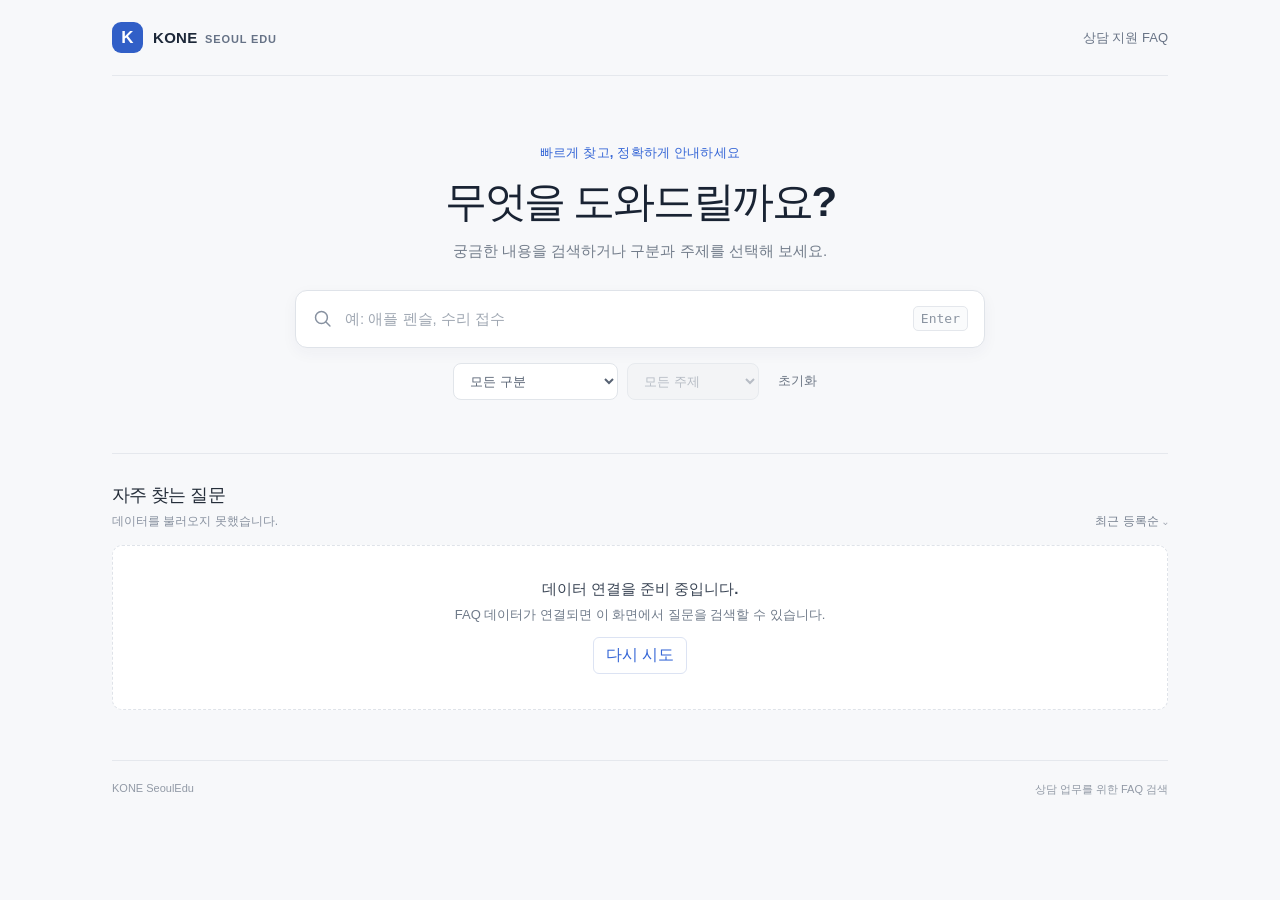
==== faq-search-site/index.html @ da80e871 "feat: add login, admin page and dashboard" ====
<!doctype html>
<html lang="ko">
  <head>
    <meta charset="utf-8">
    <meta name="viewport" content="width=device-width, initial-scale=1">
    <meta name="theme-color" content="#f7f8fa">
    <title>FAQ 검색 | KONE SeoulEdu</title>
    <link rel="stylesheet" href="assets/css/style.css">
    <script type="module" src="assets/js/app.js"></script>
  </head>
  <body>
    <div class="page-shell">
      <header class="site-header">
        <a class="brand" href="./" aria-label="FAQ 검색 홈">
          <span class="brand-mark" aria-hidden="true">K</span>
          <span>KONE <span class="brand-light">SEOUL EDU</span></span>
        </a>
        <span class="header-label">상담 지원 FAQ</span>
      </header>

      <main>
        <section class="hero" aria-labelledby="page-title">
          <p class="eyebrow">빠르게 찾고, 정확하게 안내하세요</p>
          <h1 id="page-title">무엇을 도와드릴까요?</h1>
          <p class="hero-copy">궁금한 내용을 검색하거나 구분과 주제를 선택해 보세요.</p>

          <form class="search-form" role="search">
            <label class="sr-only" for="search-input">FAQ 검색어</label>
            <svg class="search-icon" aria-hidden="true" viewBox="0 0 24 24"><circle cx="10.8" cy="10.8" r="6.8"></circle><path d="m16 16 4.5 4.5"></path></svg>
            <input id="search-input" name="q" type="search" placeholder="예: 애플 펜슬, 수리 접수" autocomplete="off">
            <kbd>Enter</kbd>
          </form>

          <div class="filters" aria-label="FAQ 필터">
            <label class="filter-control">
              <span class="sr-only">구분</span>
              <select id="category-filter" aria-label="구분">
                <option value="">모든 구분</option>
                <option>양품화 사업</option>
                <option>학교 업무</option>
                <option>유지보수</option>
                <option>재배치·여분 기기</option>
                <option>문의</option>
              </select>
            </label>
            <label class="filter-control">
              <span class="sr-only">주제</span>
              <select id="topic-filter" aria-label="주제" disabled>
                <option value="">모든 주제</option>
              </select>
            </label>
            <button class="reset-button" id="reset-filters" type="button">초기화</button>
          </div>
        </section>

        <section class="results-section" aria-labelledby="results-heading">
          <div class="results-toolbar">
            <div>
              <h2 id="results-heading">자주 찾는 질문</h2>
              <p class="result-count" id="result-count" aria-live="polite">FAQ 데이터를 준비하고 있습니다.</p>
            </div>
            <span class="sort-label">최근 등록순 <span aria-hidden="true">⌄</span></span>
          </div>
          <div id="results" class="results-list" aria-live="polite" aria-busy="true"></div>
          <nav id="pagination" class="pagination" aria-label="결과 페이지"></nav>
        </section>
      </main>

      <footer class="site-footer">
        <span>KONE SeoulEdu</span>
        <span>상담 업무를 위한 FAQ 검색</span>
      </footer>
    </div>
  </body>
</html>
---- faq-search-site/assets/css/style.css ----
/* FAQ 검색 사이트의 반응형 화면과 접근성 스타일을 담당합니다. */
:root {
  font-family: Pretendard, "Noto Sans KR", -apple-system, BlinkMacSystemFont, "Segoe UI", sans-serif;
  color: #202733;
  background: #f7f8fa;
  font-synthesis: none;
  text-rendering: optimizeLegibility;
  --muted: #737d8b;
  --line: #e5e8ed;
  --blue: #3566d6;
}

* { box-sizing: border-box; }
body { margin: 0; min-width: 320px; }
button, input, select { font: inherit; }
button, select { cursor: pointer; }
.page-shell { width: min(100% - 48px, 1056px); margin: 0 auto; }
.site-header { height: 76px; display: flex; align-items: center; justify-content: space-between; border-bottom: 1px solid var(--line); }
.brand { display: inline-flex; align-items: center; gap: 10px; color: #1c2738; font-size: 15px; font-weight: 800; letter-spacing: .02em; text-decoration: none; }
.brand-mark { display: grid; width: 31px; height: 31px; place-items: center; border-radius: 9px; background: #315fc7; color: white; font-size: 17px; }
.brand-light { margin-left: 3px; color: #667286; font-size: 11px; font-weight: 650; letter-spacing: .08em; }
.header-label { color: #697486; font-size: 13px; }
.hero { padding: 68px 0 53px; text-align: center; }
.eyebrow { margin: 0 0 14px; color: var(--blue); font-size: 13px; font-weight: 700; letter-spacing: .015em; }
h1 { margin: 0; color: #192333; font-size: clamp(30px, 4vw, 42px); letter-spacing: -.055em; line-height: 1.25; }
.hero-copy { margin: 13px 0 29px; color: var(--muted); font-size: 15px; }
.search-form { position: relative; display: flex; align-items: center; width: min(100%, 690px); height: 58px; margin: 0 auto; padding: 0 16px; border: 1px solid #dfe3e9; border-radius: 12px; background: white; box-shadow: 0 5px 16px #2837540b; }
.search-form:focus-within { border-color: #7796e1; box-shadow: 0 0 0 3px #3566d61a; }
.search-icon { width: 21px; height: 21px; flex: none; margin-right: 12px; fill: none; stroke: #8791a0; stroke-width: 1.7; stroke-linecap: round; }
.search-form input { width: 100%; height: 100%; padding: 0; border: 0; outline: 0; color: #202733; background: transparent; font-size: 15px; }
.search-form input::placeholder { color: #a0a8b3; }
kbd { flex: none; padding: 4px 7px; border: 1px solid #e4e7ec; border-radius: 5px; color: #8b94a1; background: #fafbfc; font: 11px inherit; }
.filters { display: flex; align-items: center; justify-content: center; gap: 9px; margin-top: 15px; }
.filter-control select { min-width: 132px; height: 37px; padding: 0 32px 0 12px; border: 1px solid #e1e5ea; border-radius: 8px; color: #576273; background: #fff; font-size: 13px; }
.filter-control select:disabled { color: #9ca4af; background: #f2f3f5; cursor: not-allowed; }
.reset-button { height: 36px; padding: 0 10px; border: 0; color: #6c7684; background: transparent; font-size: 13px; }
.reset-button:hover { color: var(--blue); }
.results-section { min-height: 290px; padding: 29px 0 30px; border-top: 1px solid var(--line); }
.results-toolbar { display: flex; align-items: flex-end; justify-content: space-between; margin-bottom: 15px; }
h2 { margin: 0; color: #252e3a; font-size: 18px; letter-spacing: -.035em; }
.result-count { margin: 6px 0 0; color: #8992a0; font-size: 12px; }
.sort-label { color: #788291; font-size: 12px; }
.results-list { display: grid; gap: 10px; }
.faq-card { overflow: hidden; border: 1px solid #e5e8ed; border-radius: 10px; background: #fff; }
.faq-question { display: flex; width: 100%; min-height: 66px; align-items: center; gap: 13px; padding: 15px 18px; border: 0; color: #293341; background: transparent; text-align: left; }
.faq-question:hover { background: #fbfcfe; }
.faq-id { flex: none; color: #929baa; font-size: 11px; font-variant-numeric: tabular-nums; }
.faq-title { flex: 1; font-size: 14px; font-weight: 650; line-height: 1.55; }
.faq-chevron { color: #8993a2; font-size: 16px; transition: transform .18s ease; }
.faq-question[aria-expanded="true"] .faq-chevron { transform: rotate(180deg); }
.faq-answer { padding: 2px 20px 19px 74px; color: #586373; font-size: 14px; line-height: 1.8; }
.faq-answer p { margin: 0 0 11px; }
.faq-answer p:last-child { margin-bottom: 0; }
.faq-answer ul, .faq-answer ol { margin: 8px 0; padding-left: 20px; }
.faq-answer table { display: block; max-width: 100%; overflow-x: auto; border-collapse: collapse; white-space: nowrap; }
.faq-answer th, .faq-answer td { padding: 7px 10px; border: 1px solid var(--line); }
.faq-answer th { background: #f7f8fa; }
.faq-answer a { color: var(--blue); text-underline-offset: 2px; }
.copy-button { margin-top: 13px; padding: 7px 10px; border: 1px solid #e1e5ea; border-radius: 6px; color: #5c6878; background: white; font-size: 12px; }
.copy-button:hover { border-color: #aebfe8; color: var(--blue); }
.empty-state { display: grid; min-height: 165px; place-content: center; justify-items: center; padding: 24px; border: 1px dashed #dfe3e9; border-radius: 10px; color: #707b8a; background: #fff; text-align: center; }
.empty-state strong { margin-bottom: 6px; color: #394454; font-size: 15px; }
.empty-state p { margin: 0; font-size: 13px; line-height: 1.6; }
.retry-button { margin-top: 12px; padding: 7px 12px; border: 1px solid #dce3f3; border-radius: 6px; color: var(--blue); background: #fff; }
.pagination { display: flex; justify-content: center; gap: 6px; margin-top: 20px; }
.pagination button { min-width: 32px; height: 32px; border: 1px solid transparent; border-radius: 6px; color: #6c7684; background: transparent; font-size: 12px; }
.pagination button[aria-current="page"] { border-color: #dce5fa; color: var(--blue); background: #edf2ff; font-weight: 700; }
.pagination button:disabled { color: #b8bec7; cursor: default; }
.site-footer { display: flex; justify-content: space-between; padding: 21px 0 28px; border-top: 1px solid var(--line); color: #929aa6; font-size: 11px; }
.sr-only { position: absolute; width: 1px; height: 1px; overflow: hidden; clip: rect(0, 0, 0, 0); white-space: nowrap; clip-path: inset(50%); }
:focus-visible { outline: 3px solid #3566d677; outline-offset: 2px; }

@media (max-width: 600px) {
  .page-shell { width: min(100% - 32px, 1056px); }
  .site-header { height: 64px; }
  .header-label { font-size: 12px; }
  .hero { padding: 51px 0 39px; }
  .hero-copy { max-width: 290px; margin: 11px auto 24px; font-size: 13px; line-height: 1.6; }
  .search-form { height: 54px; padding: 0 12px; }
  .search-form input { font-size: 14px; }
  kbd { display: none; }
  .filters { justify-content: flex-start; gap: 7px; }
  .filter-control { min-width: 0; flex: 1; }
  .filter-control select { width: 100%; min-width: 0; padding-left: 9px; font-size: 12px; }
  .reset-button { padding: 0 5px; font-size: 12px; }
  .results-section { padding-top: 24px; }
  .results-toolbar { align-items: flex-start; }
  .sort-label { padding-top: 4px; font-size: 11px; }
  .faq-question { min-height: 62px; gap: 9px; padding: 13px 12px; }
  .faq-id { font-size: 10px; }
  .faq-title { font-size: 13px; }
  .faq-answer { padding: 0 13px 16px; font-size: 13px; }
  .site-footer { gap: 12px; font-size: 10px; }
}
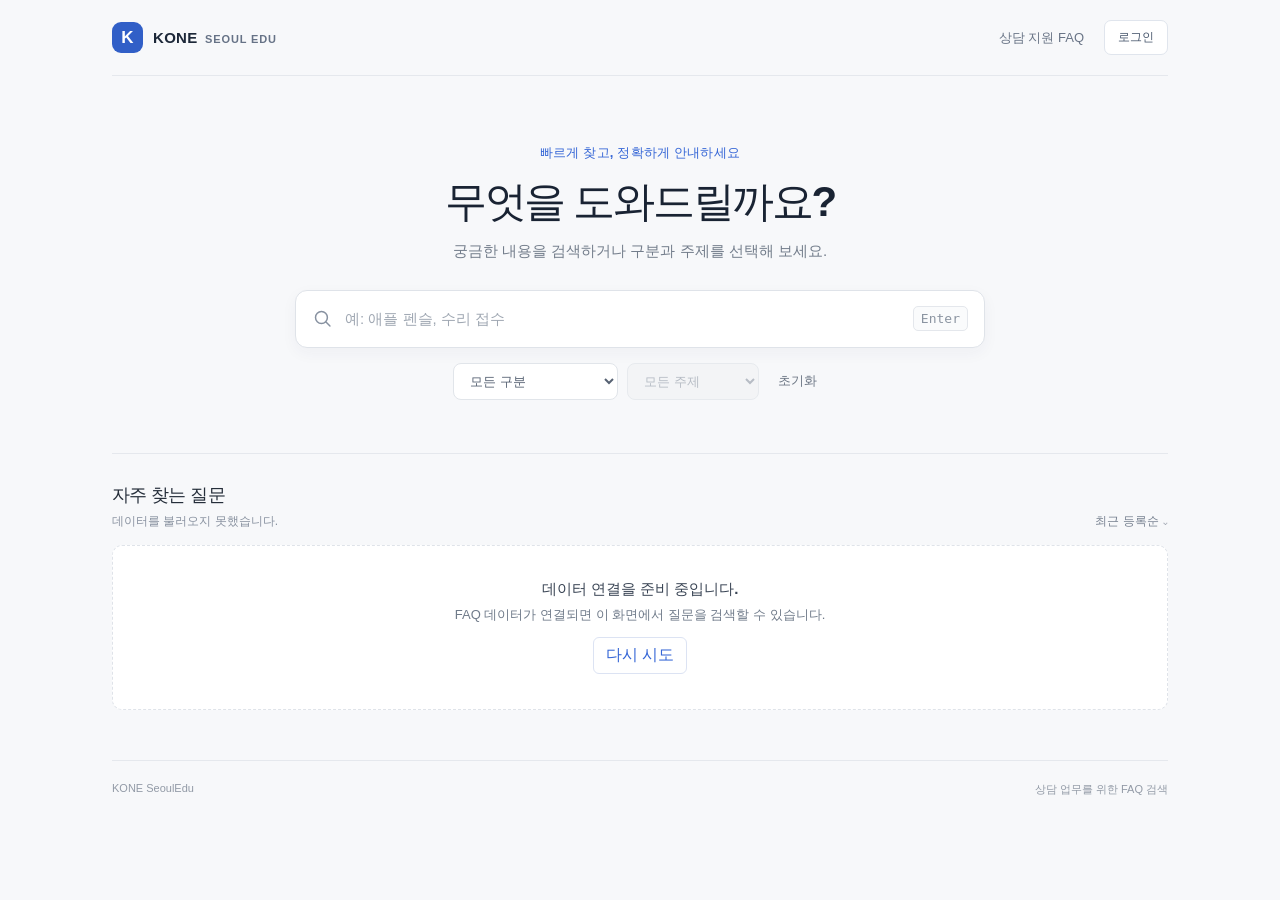
==== commit 5225d877: "feat: auth, admin, header menu and etc" ====
--- a/faq-search-site/index.html
+++ b/faq-search-site/index.html
@@ -15,7 +15,21 @@
           <span class="brand-mark" aria-hidden="true">K</span>
           <span>KONE <span class="brand-light">SEOUL EDU</span></span>
         </a>
-        <span class="header-label">상담 지원 FAQ</span>
+        <div class="header-actions">
+          <span class="header-label">상담 지원 FAQ</span>
+          <button id="header-auth-action" class="header-login" type="button">로그인</button>
+          <div id="account-menu" class="account-menu" hidden>
+            <button id="account-menu-trigger" class="account-trigger" type="button" aria-expanded="false" aria-controls="account-menu-panel">
+              <span class="account-avatar" aria-hidden="true">?</span>
+              <span id="account-username">사용자</span>
+              <span class="account-chevron" aria-hidden="true">⌄</span>
+            </button>
+            <div id="account-menu-panel" class="account-menu-panel" hidden>
+              <span id="account-role" class="account-role"></span>
+              <a id="admin-page-link" href="admin.html" hidden>관리자 페이지</a>
+            </div>
+          </div>
+        </div>
       </header>
 
       <main>
--- a/faq-search-site/assets/css/style.css
+++ b/faq-search-site/assets/css/style.css
@@ -16,10 +16,21 @@
 button, select { cursor: pointer; }
 .page-shell { width: min(100% - 48px, 1056px); margin: 0 auto; }
 .site-header { height: 76px; display: flex; align-items: center; justify-content: space-between; border-bottom: 1px solid var(--line); }
+.header-actions { display: flex; align-items: center; gap: 20px; }
 .brand { display: inline-flex; align-items: center; gap: 10px; color: #1c2738; font-size: 15px; font-weight: 800; letter-spacing: .02em; text-decoration: none; }
 .brand-mark { display: grid; width: 31px; height: 31px; place-items: center; border-radius: 9px; background: #315fc7; color: white; font-size: 17px; }
 .brand-light { margin-left: 3px; color: #667286; font-size: 11px; font-weight: 650; letter-spacing: .08em; }
 .header-label { color: #697486; font-size: 13px; }
+.header-login { padding: 8px 13px; border: 1px solid #e0e5ed; border-radius: 7px; color: #47566c; background: #fff; font-size: 12px; font-weight: 650; }
+.header-login:hover { border-color: #bdcbea; color: var(--blue); }
+.account-menu { position: relative; }
+.account-trigger { display: flex; align-items: center; gap: 8px; min-height: 38px; padding: 4px 9px 4px 5px; border: 1px solid #e4e8ee; border-radius: 22px; color: #435064; background: #fff; font-size: 12px; font-weight: 650; }
+.account-avatar { display: grid; width: 27px; height: 27px; place-items: center; border-radius: 50%; color: #4264a8; background: #edf2ff; font-size: 11px; font-weight: 750; }
+.account-chevron { color: #8993a2; font-size: 14px; }
+.account-menu-panel { position: absolute; z-index: 5; top: calc(100% + 8px); right: 0; width: 164px; padding: 5px; border: 1px solid #e7eaf0; border-radius: 9px; background: #fff; box-shadow: 0 10px 28px #2637541c; }
+.account-menu-panel a, .account-menu-panel button { display: block; width: 100%; padding: 10px 9px; border: 0; border-radius: 5px; color: #4b5768; background: transparent; font-size: 12px; text-align: left; text-decoration: none; }
+.account-menu-panel a:hover, .account-menu-panel button:hover { color: var(--blue); background: #f4f7fd; }
+.account-role { display: block; padding: 8px 9px 7px; color: #929baa; font-size: 10px; }
 .hero { padding: 68px 0 53px; text-align: center; }
 .eyebrow { margin: 0 0 14px; color: var(--blue); font-size: 13px; font-weight: 700; letter-spacing: .015em; }
 h1 { margin: 0; color: #192333; font-size: clamp(30px, 4vw, 42px); letter-spacing: -.055em; line-height: 1.25; }
@@ -74,6 +85,8 @@
   .page-shell { width: min(100% - 32px, 1056px); }
   .site-header { height: 64px; }
   .header-label { font-size: 12px; }
+  .header-actions { gap: 9px; }
+  .header-label { display: none; }
   .hero { padding: 51px 0 39px; }
   .hero-copy { max-width: 290px; margin: 11px auto 24px; font-size: 13px; line-height: 1.6; }
   .search-form { height: 54px; padding: 0 12px; }
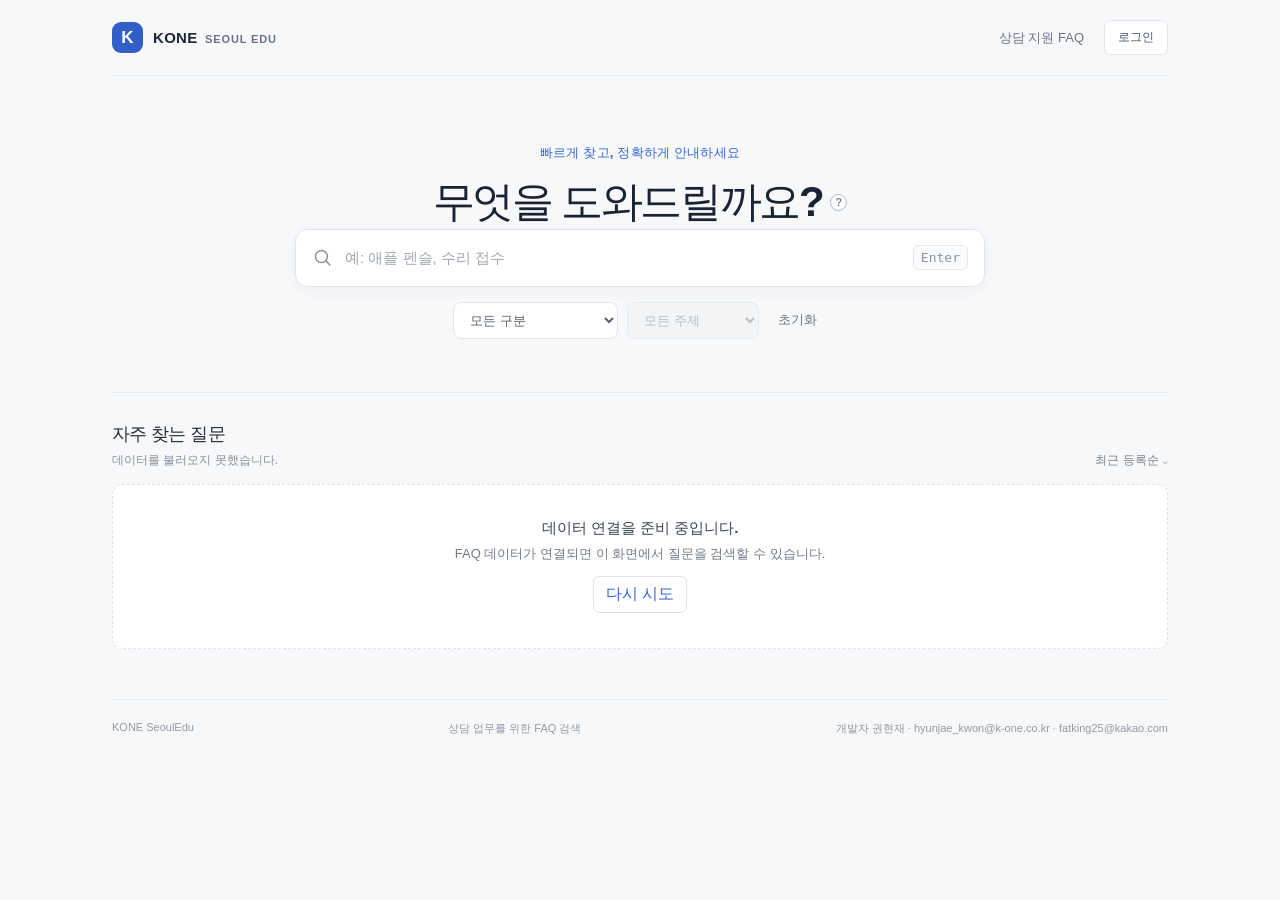
==== commit 051e1541: "feat: add footer info" ====
--- a/faq-search-site/index.html
+++ b/faq-search-site/index.html
@@ -35,8 +35,13 @@
       <main>
         <section class="hero" aria-labelledby="page-title">
           <p class="eyebrow">빠르게 찾고, 정확하게 안내하세요</p>
-          <h1 id="page-title">무엇을 도와드릴까요?</h1>
-          <p class="hero-copy">궁금한 내용을 검색하거나 구분과 주제를 선택해 보세요.</p>
+          <div class="hero-title-row">
+            <h1 id="page-title">무엇을 도와드릴까요?</h1>
+            <details class="help-tip">
+              <summary aria-label="검색 사용 도움말">?</summary>
+              <span class="help-tip-content">검색어를 입력하거나 구분과 주제를 선택해 FAQ를 찾아보세요.</span>
+            </details>
+          </div>
 
           <form class="search-form" role="search">
             <label class="sr-only" for="search-input">FAQ 검색어</label>
@@ -83,6 +88,7 @@
       <footer class="site-footer">
         <span>KONE SeoulEdu</span>
         <span>상담 업무를 위한 FAQ 검색</span>
+        <span>개발자 권현재 · <a href="mailto:hyunjae_kwon@k-one.co.kr">hyunjae_kwon@k-one.co.kr</a> · <a href="mailto:fatking25@kakao.com">fatking25@kakao.com</a></span>
       </footer>
     </div>
   </body>
--- a/faq-search-site/assets/css/style.css
+++ b/faq-search-site/assets/css/style.css
@@ -34,6 +34,8 @@
 .hero { padding: 68px 0 53px; text-align: center; }
 .eyebrow { margin: 0 0 14px; color: var(--blue); font-size: 13px; font-weight: 700; letter-spacing: .015em; }
 h1 { margin: 0; color: #192333; font-size: clamp(30px, 4vw, 42px); letter-spacing: -.055em; line-height: 1.25; }
+.hero-title-row, .section-title-with-help { display: flex; align-items: center; gap: 8px; }
+.hero-title-row { justify-content: center; }
 .hero-copy { margin: 13px 0 29px; color: var(--muted); font-size: 15px; }
 .search-form { position: relative; display: flex; align-items: center; width: min(100%, 690px); height: 58px; margin: 0 auto; padding: 0 16px; border: 1px solid #dfe3e9; border-radius: 12px; background: white; box-shadow: 0 5px 16px #2837540b; }
 .search-form:focus-within { border-color: #7796e1; box-shadow: 0 0 0 3px #3566d61a; }
@@ -78,7 +80,14 @@
 .pagination button[aria-current="page"] { border-color: #dce5fa; color: var(--blue); background: #edf2ff; font-weight: 700; }
 .pagination button:disabled { color: #b8bec7; cursor: default; }
 .site-footer { display: flex; justify-content: space-between; padding: 21px 0 28px; border-top: 1px solid var(--line); color: #929aa6; font-size: 11px; }
+.site-footer a { color: inherit; text-decoration: none; }
+.site-footer a:hover { color: var(--blue); }
 .sr-only { position: absolute; width: 1px; height: 1px; overflow: hidden; clip: rect(0, 0, 0, 0); white-space: nowrap; clip-path: inset(50%); }
+.help-tip { position: relative; display: inline-flex; flex: none; vertical-align: middle; }
+.help-tip > summary { display: grid; width: 17px; height: 17px; place-items: center; list-style: none; border: 1px solid #aeb9c9; border-radius: 50%; color: #758297; background: #fff; cursor: help; font-size: 11px; font-weight: 700; line-height: 1; }
+.help-tip > summary::-webkit-details-marker { display: none; }
+.help-tip-content { position: absolute; z-index: 10; right: 0; bottom: calc(100% + 8px); display: none; width: max-content; max-width: min(270px, calc(100vw - 40px)); padding: 10px 12px; border: 1px solid #dce2eb; border-radius: 8px; color: #465366; background: #fff; box-shadow: 0 8px 24px #24365320; font-size: 11px; font-weight: 400; line-height: 1.6; text-align: left; white-space: normal; }
+.help-tip[open] > .help-tip-content, .help-tip > summary:hover + .help-tip-content, .help-tip > summary:focus-visible + .help-tip-content { display: block; }
 :focus-visible { outline: 3px solid #3566d677; outline-offset: 2px; }
 
 @media (max-width: 600px) {
@@ -103,5 +112,5 @@
   .faq-id { font-size: 10px; }
   .faq-title { font-size: 13px; }
   .faq-answer { padding: 0 13px 16px; font-size: 13px; }
-  .site-footer { gap: 12px; font-size: 10px; }
+  .site-footer { flex-wrap: wrap; gap: 9px 12px; font-size: 10px; }
 }
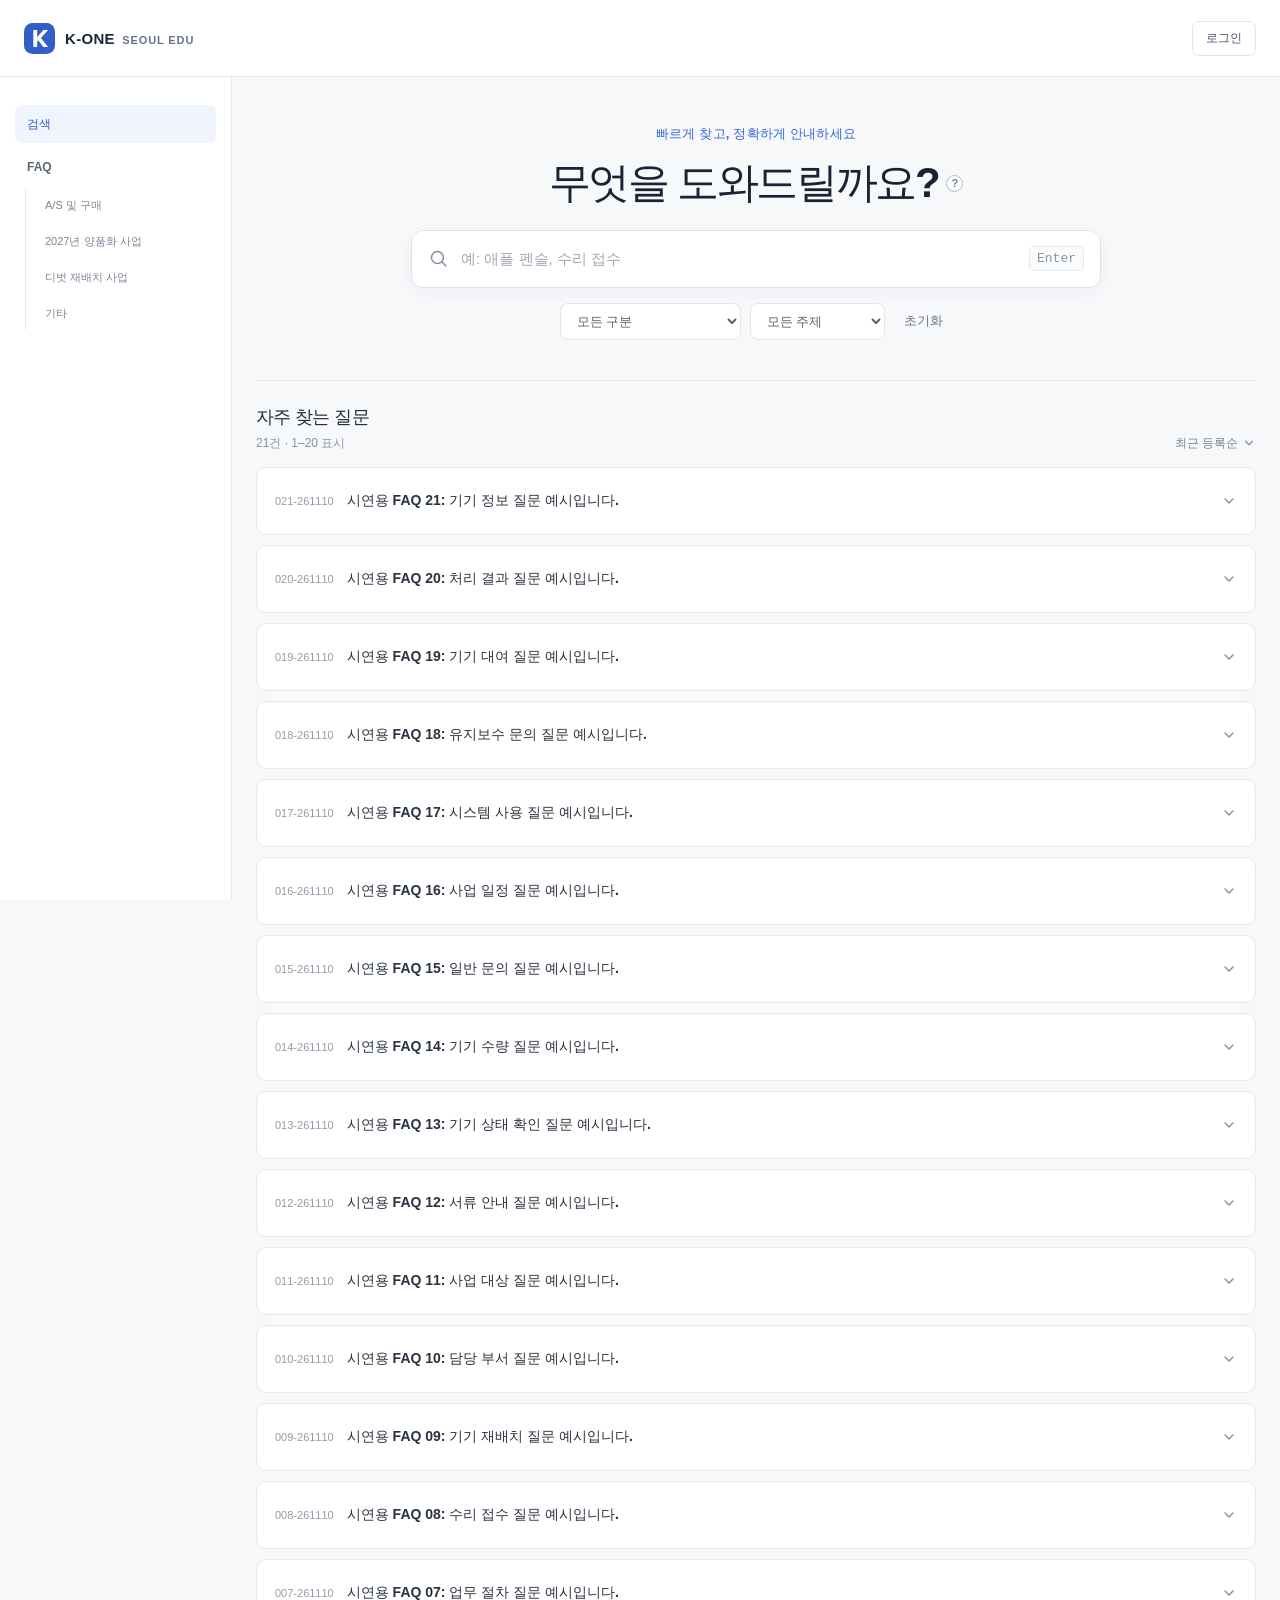
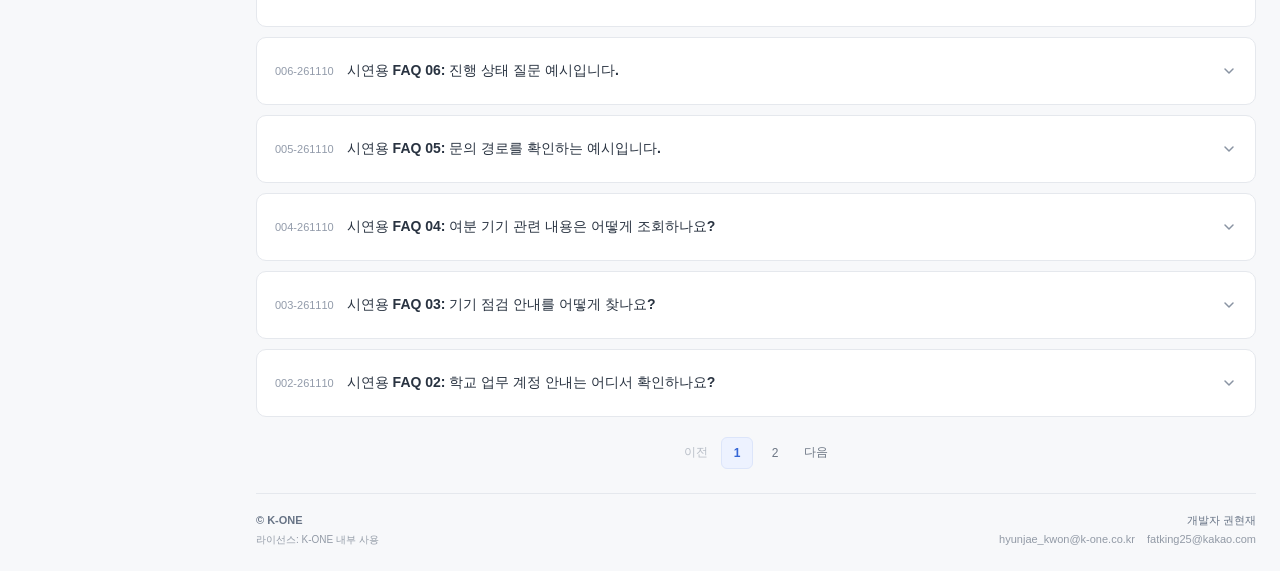
==== commit ea50f897: "feat: update ui/ux" ====
--- a/faq-search-site/index.html
+++ b/faq-search-site/index.html
@@ -4,35 +4,19 @@
     <meta charset="utf-8">
     <meta name="viewport" content="width=device-width, initial-scale=1">
     <meta name="theme-color" content="#f7f8fa">
-    <title>FAQ 검색 | KONE SeoulEdu</title>
+    <title>FAQ 검색 | K-ONE SeoulEdu</title>
+    <link rel="stylesheet" href="assets/css/common.css">
     <link rel="stylesheet" href="assets/css/style.css">
+    <script type="module" src="assets/js/components.js"></script>
     <script type="module" src="assets/js/app.js"></script>
   </head>
-  <body>
-    <div class="page-shell">
-      <header class="site-header">
-        <a class="brand" href="./" aria-label="FAQ 검색 홈">
-          <span class="brand-mark" aria-hidden="true">K</span>
-          <span>KONE <span class="brand-light">SEOUL EDU</span></span>
-        </a>
-        <div class="header-actions">
-          <span class="header-label">상담 지원 FAQ</span>
-          <button id="header-auth-action" class="header-login" type="button">로그인</button>
-          <div id="account-menu" class="account-menu" hidden>
-            <button id="account-menu-trigger" class="account-trigger" type="button" aria-expanded="false" aria-controls="account-menu-panel">
-              <span class="account-avatar" aria-hidden="true">?</span>
-              <span id="account-username">사용자</span>
-              <span class="account-chevron" aria-hidden="true">⌄</span>
-            </button>
-            <div id="account-menu-panel" class="account-menu-panel" hidden>
-              <span id="account-role" class="account-role"></span>
-              <a id="admin-page-link" href="admin.html" hidden>관리자 페이지</a>
-            </div>
-          </div>
-        </div>
-      </header>
-
-      <main>
+  <body data-section="search">
+    <div data-include="components/header.html"></div>
+    <div class="faq-workspace">
+      <div data-include="components/faq-sidebar.html"></div>
+      <div class="faq-content">
+        <div class="page-shell">
+          <main>
         <section class="hero" aria-labelledby="page-title">
           <p class="eyebrow">빠르게 찾고, 정확하게 안내하세요</p>
           <div class="hero-title-row">
@@ -55,11 +39,10 @@
               <span class="sr-only">구분</span>
               <select id="category-filter" aria-label="구분">
                 <option value="">모든 구분</option>
-                <option>양품화 사업</option>
-                <option>학교 업무</option>
-                <option>유지보수</option>
-                <option>재배치·여분 기기</option>
-                <option>문의</option>
+                <option>A/S 및 구매</option>
+                <option>2027년 양품화 사업</option>
+                <option>디벗 재배치 사업</option>
+                <option>기타</option>
               </select>
             </label>
             <label class="filter-control">
@@ -78,18 +61,15 @@
               <h2 id="results-heading">자주 찾는 질문</h2>
               <p class="result-count" id="result-count" aria-live="polite">FAQ 데이터를 준비하고 있습니다.</p>
             </div>
-            <span class="sort-label">최근 등록순 <span aria-hidden="true">⌄</span></span>
+            <span class="sort-label">최근 등록순 <img class="chevron-icon" src="assets/img/chevron-down.svg" alt="" aria-hidden="true" width="14" height="14"></span>
           </div>
           <div id="results" class="results-list" aria-live="polite" aria-busy="true"></div>
           <nav id="pagination" class="pagination" aria-label="결과 페이지"></nav>
         </section>
-      </main>
-
-      <footer class="site-footer">
-        <span>KONE SeoulEdu</span>
-        <span>상담 업무를 위한 FAQ 검색</span>
-        <span>개발자 권현재 · <a href="mailto:hyunjae_kwon@k-one.co.kr">hyunjae_kwon@k-one.co.kr</a> · <a href="mailto:fatking25@kakao.com">fatking25@kakao.com</a></span>
-      </footer>
+          </main>
+        </div>
+        <div data-include="components/footer.html"></div>
+      </div>
     </div>
   </body>
 </html>
--- a/faq-search-site/assets/css/common.css
+++ b/faq-search-site/assets/css/common.css
@@ -0,0 +1,84 @@
+/* 모든 페이지에서 공유하는 기본 스타일, 헤더·푸터와 도움말 표시를 담당합니다. */
+:root {
+  font-family: Pretendard, "Noto Sans KR", -apple-system, BlinkMacSystemFont, "Segoe UI", sans-serif;
+  color: #202733;
+  background: #f7f8fa;
+  font-synthesis: none;
+  text-rendering: optimizeLegibility;
+  --muted: #737d8b;
+  --line: #e5e8ed;
+  --blue: #3566d6;
+}
+
+* { box-sizing: border-box; }
+body { min-width: 320px; min-height: 100vh; margin: 0; }
+button, input, select { font: inherit; }
+button, select { cursor: pointer; }
+button, a { -webkit-tap-highlight-color: transparent; }
+[hidden] { display: none !important; }
+
+.site-header { border-bottom: 1px solid var(--line); background: #fff; }
+.site-header-inner { display: flex; width: min(100% - 48px, 1440px); height: 76px; align-items: center; justify-content: space-between; margin: 0 auto; }
+.brand { display: inline-flex; align-items: center; gap: 10px; color: #1c2738; font-size: 15px; font-weight: 800; letter-spacing: .02em; text-decoration: none; }
+.brand-mark { display: block; width: 31px; height: 31px; flex: none; }
+.brand-light { margin-left: 3px; color: #667286; font-size: 11px; font-weight: 650; letter-spacing: .08em; }
+.header-actions { display: flex; align-items: center; gap: 20px; }
+.header-label { color: #697486; font-size: 13px; }
+.header-login { padding: 8px 13px; border: 1px solid #e0e5ed; border-radius: 7px; color: #47566c; background: #fff; font-size: 12px; font-weight: 650; }
+.header-login:hover { border-color: #bdcbea; color: var(--blue); }
+.account-menu { position: relative; }
+.account-trigger { display: flex; align-items: center; gap: 8px; min-height: 38px; padding: 4px 9px 4px 5px; border: 1px solid #e4e8ee; border-radius: 22px; color: #435064; background: #fff; font-size: 12px; font-weight: 650; }
+.account-avatar { display: grid; width: 27px; height: 27px; place-items: center; border-radius: 50%; color: #4264a8; background: #edf2ff; font-size: 11px; font-weight: 750; }
+.chevron-icon { display: inline-block; width: 14px; height: 14px; flex: none; vertical-align: middle; }
+.account-chevron { margin-left: 1px; }
+.account-menu-panel { position: absolute; z-index: 5; top: calc(100% + 8px); right: 0; width: 164px; padding: 5px; border: 1px solid #e7eaf0; border-radius: 9px; background: #fff; box-shadow: 0 10px 28px #2637541c; }
+.account-menu-panel a, .account-menu-panel button { display: block; width: 100%; padding: 10px 9px; border: 0; border-radius: 5px; color: #4b5768; background: transparent; font-size: 12px; text-align: left; text-decoration: none; }
+.account-menu-panel a:hover, .account-menu-panel button:hover { color: var(--blue); background: #f4f7fd; }
+.account-role { display: block; padding: 8px 9px 7px; color: #929baa; font-size: 10px; }
+.site-footer { display: flex; width: min(100% - 48px, 1056px); align-items: center; justify-content: space-between; gap: 16px 24px; margin: 0 auto; padding: 18px 0 22px; border-top: 1px solid var(--line); color: #929aa6; font-size: 11px; line-height: 1.6; }
+.footer-meta, .footer-contact { display: flex; flex-direction: column; gap: 2px; }
+.footer-copyright, .footer-developer { color: #687486; font-weight: 650; }
+.footer-license { font-size: 10px; }
+.footer-contact { align-items: flex-end; }
+.footer-emails { display: flex; flex-wrap: wrap; justify-content: flex-end; gap: 4px 12px; }
+.site-footer a { color: inherit; text-decoration: none; }
+.site-footer a:hover { color: var(--blue); }
+.sr-only { position: absolute; width: 1px; height: 1px; overflow: hidden; clip: rect(0, 0, 0, 0); white-space: nowrap; clip-path: inset(50%); }
+.help-tip { position: relative; display: inline-flex; flex: none; vertical-align: middle; }
+.help-tip > summary { display: grid; width: 17px; height: 17px; place-items: center; list-style: none; border: 1px solid #aeb9c9; border-radius: 50%; color: #758297; background: #fff; cursor: help; font-size: 11px; font-weight: 700; line-height: 1; }
+.help-tip > summary::-webkit-details-marker { display: none; }
+.help-tip-content { position: absolute; z-index: 10; right: 0; bottom: calc(100% + 8px); display: none; width: max-content; max-width: min(270px, calc(100vw - 40px)); padding: 10px 12px; border: 1px solid #dce2eb; border-radius: 8px; color: #465366; background: #fff; box-shadow: 0 8px 24px #24365320; font-size: 11px; font-weight: 400; line-height: 1.6; text-align: left; white-space: normal; }
+.help-tip:hover > .help-tip-content, .help-tip:focus-within > .help-tip-content { display: block; }
+.section-title-with-help { display: inline-flex; align-items: center; gap: 8px; }
+.faq-workspace { display: grid; min-height: calc(100vh - 77px); grid-template-columns: 232px minmax(0, 1fr); }
+.faq-sidebar { position: sticky; top: 0; min-width: 0; height: calc(100vh - 77px); overflow-y: auto; padding: 28px 15px; border-right: 1px solid var(--line); background: #fff; }
+.faq-sidebar-nav, .faq-nav-main, .faq-nav-group { min-width: 0; }
+.faq-nav-main { display: flex; flex-direction: column; gap: 5px; }
+.faq-nav-group { display: flex; flex-direction: column; }
+.faq-nav-link, .faq-nav-submenu a { display: flex; min-height: 38px; align-items: center; padding: 0 12px; border-radius: 7px; color: #596678; font-size: 12px; text-decoration: none; }
+.faq-nav-link { font-weight: 650; }
+.faq-nav-link:hover, .faq-nav-submenu a:hover { color: var(--blue); background: #f5f7fb; }
+.faq-nav-link[aria-current="page"], .faq-nav-submenu a[aria-current="page"] { color: #315fc7; background: #eff4ff; font-weight: 700; }
+.faq-nav-submenu { display: flex; flex-direction: column; gap: 2px; margin: 2px 0 5px 10px; padding-left: 9px; border-left: 1px solid #e7ebf1; }
+.faq-nav-submenu a { min-height: 34px; padding-left: 10px; color: #7a8595; font-size: 11px; }
+.faq-content { display: flex; min-width: 0; flex-direction: column; }
+.faq-content > .page-shell, .faq-content > main { flex: 1; }
+:focus-visible { outline: 3px solid #3566d677; outline-offset: 2px; }
+
+@media (max-width: 600px) {
+  .site-header-inner { width: min(100% - 32px, 1440px); height: 64px; }
+  .site-footer { width: min(100% - 32px, 1056px); flex-direction: column; align-items: flex-start; font-size: 10px; }
+  .footer-contact { align-items: flex-start; }
+  .footer-emails { justify-content: flex-start; gap: 2px 10px; }
+  .header-actions { gap: 9px; }
+  .header-label { display: none; }
+}
+
+@media (max-width: 760px) {
+  .faq-workspace { grid-template-columns: minmax(0, 1fr); }
+  .faq-sidebar { position: static; height: auto; overflow-x: auto; overflow-y: hidden; padding: 8px 16px; border-right: 0; border-bottom: 1px solid var(--line); }
+  .faq-nav-main { width: max-content; flex-direction: row; align-items: center; gap: 7px; }
+  .faq-nav-group { flex-direction: row; align-items: center; gap: 2px; }
+  .faq-nav-link, .faq-nav-submenu a { min-height: 34px; padding: 0 10px; white-space: nowrap; }
+  .faq-nav-submenu { flex-direction: row; gap: 2px; margin: 0; padding: 0 0 0 7px; border-top: 0; border-bottom: 0; border-left: 1px solid #e7ebf1; }
+}
--- a/faq-search-site/assets/css/style.css
+++ b/faq-search-site/assets/css/style.css
@@ -1,40 +1,9 @@
 /* FAQ 검색 사이트의 반응형 화면과 접근성 스타일을 담당합니다. */
-:root {
-  font-family: Pretendard, "Noto Sans KR", -apple-system, BlinkMacSystemFont, "Segoe UI", sans-serif;
-  color: #202733;
-  background: #f7f8fa;
-  font-synthesis: none;
-  text-rendering: optimizeLegibility;
-  --muted: #737d8b;
-  --line: #e5e8ed;
-  --blue: #3566d6;
-}
-
-* { box-sizing: border-box; }
-body { margin: 0; min-width: 320px; }
-button, input, select { font: inherit; }
-button, select { cursor: pointer; }
 .page-shell { width: min(100% - 48px, 1056px); margin: 0 auto; }
-.site-header { height: 76px; display: flex; align-items: center; justify-content: space-between; border-bottom: 1px solid var(--line); }
-.header-actions { display: flex; align-items: center; gap: 20px; }
-.brand { display: inline-flex; align-items: center; gap: 10px; color: #1c2738; font-size: 15px; font-weight: 800; letter-spacing: .02em; text-decoration: none; }
-.brand-mark { display: grid; width: 31px; height: 31px; place-items: center; border-radius: 9px; background: #315fc7; color: white; font-size: 17px; }
-.brand-light { margin-left: 3px; color: #667286; font-size: 11px; font-weight: 650; letter-spacing: .08em; }
-.header-label { color: #697486; font-size: 13px; }
-.header-login { padding: 8px 13px; border: 1px solid #e0e5ed; border-radius: 7px; color: #47566c; background: #fff; font-size: 12px; font-weight: 650; }
-.header-login:hover { border-color: #bdcbea; color: var(--blue); }
-.account-menu { position: relative; }
-.account-trigger { display: flex; align-items: center; gap: 8px; min-height: 38px; padding: 4px 9px 4px 5px; border: 1px solid #e4e8ee; border-radius: 22px; color: #435064; background: #fff; font-size: 12px; font-weight: 650; }
-.account-avatar { display: grid; width: 27px; height: 27px; place-items: center; border-radius: 50%; color: #4264a8; background: #edf2ff; font-size: 11px; font-weight: 750; }
-.account-chevron { color: #8993a2; font-size: 14px; }
-.account-menu-panel { position: absolute; z-index: 5; top: calc(100% + 8px); right: 0; width: 164px; padding: 5px; border: 1px solid #e7eaf0; border-radius: 9px; background: #fff; box-shadow: 0 10px 28px #2637541c; }
-.account-menu-panel a, .account-menu-panel button { display: block; width: 100%; padding: 10px 9px; border: 0; border-radius: 5px; color: #4b5768; background: transparent; font-size: 12px; text-align: left; text-decoration: none; }
-.account-menu-panel a:hover, .account-menu-panel button:hover { color: var(--blue); background: #f4f7fd; }
-.account-role { display: block; padding: 8px 9px 7px; color: #929baa; font-size: 10px; }
-.hero { padding: 68px 0 53px; text-align: center; }
+.hero { padding: 48px 0 40px; text-align: center; }
 .eyebrow { margin: 0 0 14px; color: var(--blue); font-size: 13px; font-weight: 700; letter-spacing: .015em; }
 h1 { margin: 0; color: #192333; font-size: clamp(30px, 4vw, 42px); letter-spacing: -.055em; line-height: 1.25; }
-.hero-title-row, .section-title-with-help { display: flex; align-items: center; gap: 8px; }
+.hero-title-row { display: flex; align-items: center; gap: 8px; margin-bottom: 20px; }
 .hero-title-row { justify-content: center; }
 .hero-copy { margin: 13px 0 29px; color: var(--muted); font-size: 15px; }
 .search-form { position: relative; display: flex; align-items: center; width: min(100%, 690px); height: 58px; margin: 0 auto; padding: 0 16px; border: 1px solid #dfe3e9; border-radius: 12px; background: white; box-shadow: 0 5px 16px #2837540b; }
@@ -48,18 +17,18 @@
 .filter-control select:disabled { color: #9ca4af; background: #f2f3f5; cursor: not-allowed; }
 .reset-button { height: 36px; padding: 0 10px; border: 0; color: #6c7684; background: transparent; font-size: 13px; }
 .reset-button:hover { color: var(--blue); }
-.results-section { min-height: 290px; padding: 29px 0 30px; border-top: 1px solid var(--line); }
+.results-section { min-height: 270px; padding: 24px 0 24px; border-top: 1px solid var(--line); }
 .results-toolbar { display: flex; align-items: flex-end; justify-content: space-between; margin-bottom: 15px; }
 h2 { margin: 0; color: #252e3a; font-size: 18px; letter-spacing: -.035em; }
 .result-count { margin: 6px 0 0; color: #8992a0; font-size: 12px; }
-.sort-label { color: #788291; font-size: 12px; }
+.sort-label { display: inline-flex; align-items: center; gap: 4px; color: #788291; font-size: 12px; }
 .results-list { display: grid; gap: 10px; }
 .faq-card { overflow: hidden; border: 1px solid #e5e8ed; border-radius: 10px; background: #fff; }
 .faq-question { display: flex; width: 100%; min-height: 66px; align-items: center; gap: 13px; padding: 15px 18px; border: 0; color: #293341; background: transparent; text-align: left; }
 .faq-question:hover { background: #fbfcfe; }
 .faq-id { flex: none; color: #929baa; font-size: 11px; font-variant-numeric: tabular-nums; }
 .faq-title { flex: 1; font-size: 14px; font-weight: 650; line-height: 1.55; }
-.faq-chevron { color: #8993a2; font-size: 16px; transition: transform .18s ease; }
+.faq-chevron { flex: none; transition: transform .18s ease; }
 .faq-question[aria-expanded="true"] .faq-chevron { transform: rotate(180deg); }
 .faq-answer { padding: 2px 20px 19px 74px; color: #586373; font-size: 14px; line-height: 1.8; }
 .faq-answer p { margin: 0 0 11px; }
@@ -71,7 +40,7 @@
 .faq-answer a { color: var(--blue); text-underline-offset: 2px; }
 .copy-button { margin-top: 13px; padding: 7px 10px; border: 1px solid #e1e5ea; border-radius: 6px; color: #5c6878; background: white; font-size: 12px; }
 .copy-button:hover { border-color: #aebfe8; color: var(--blue); }
-.empty-state { display: grid; min-height: 165px; place-content: center; justify-items: center; padding: 24px; border: 1px dashed #dfe3e9; border-radius: 10px; color: #707b8a; background: #fff; text-align: center; }
+.empty-state { display: grid; min-height: 155px; place-content: center; justify-items: center; padding: 22px; border: 1px dashed #dfe3e9; border-radius: 10px; color: #707b8a; background: #fff; text-align: center; }
 .empty-state strong { margin-bottom: 6px; color: #394454; font-size: 15px; }
 .empty-state p { margin: 0; font-size: 13px; line-height: 1.6; }
 .retry-button { margin-top: 12px; padding: 7px 12px; border: 1px solid #dce3f3; border-radius: 6px; color: var(--blue); background: #fff; }
@@ -79,24 +48,11 @@
 .pagination button { min-width: 32px; height: 32px; border: 1px solid transparent; border-radius: 6px; color: #6c7684; background: transparent; font-size: 12px; }
 .pagination button[aria-current="page"] { border-color: #dce5fa; color: var(--blue); background: #edf2ff; font-weight: 700; }
 .pagination button:disabled { color: #b8bec7; cursor: default; }
-.site-footer { display: flex; justify-content: space-between; padding: 21px 0 28px; border-top: 1px solid var(--line); color: #929aa6; font-size: 11px; }
-.site-footer a { color: inherit; text-decoration: none; }
-.site-footer a:hover { color: var(--blue); }
-.sr-only { position: absolute; width: 1px; height: 1px; overflow: hidden; clip: rect(0, 0, 0, 0); white-space: nowrap; clip-path: inset(50%); }
-.help-tip { position: relative; display: inline-flex; flex: none; vertical-align: middle; }
-.help-tip > summary { display: grid; width: 17px; height: 17px; place-items: center; list-style: none; border: 1px solid #aeb9c9; border-radius: 50%; color: #758297; background: #fff; cursor: help; font-size: 11px; font-weight: 700; line-height: 1; }
-.help-tip > summary::-webkit-details-marker { display: none; }
-.help-tip-content { position: absolute; z-index: 10; right: 0; bottom: calc(100% + 8px); display: none; width: max-content; max-width: min(270px, calc(100vw - 40px)); padding: 10px 12px; border: 1px solid #dce2eb; border-radius: 8px; color: #465366; background: #fff; box-shadow: 0 8px 24px #24365320; font-size: 11px; font-weight: 400; line-height: 1.6; text-align: left; white-space: normal; }
-.help-tip[open] > .help-tip-content, .help-tip > summary:hover + .help-tip-content, .help-tip > summary:focus-visible + .help-tip-content { display: block; }
-:focus-visible { outline: 3px solid #3566d677; outline-offset: 2px; }
 
 @media (max-width: 600px) {
   .page-shell { width: min(100% - 32px, 1056px); }
-  .site-header { height: 64px; }
-  .header-label { font-size: 12px; }
-  .header-actions { gap: 9px; }
-  .header-label { display: none; }
-  .hero { padding: 51px 0 39px; }
+  .hero { padding: 40px 0 32px; }
+  .hero-title-row { margin-bottom: 16px; }
   .hero-copy { max-width: 290px; margin: 11px auto 24px; font-size: 13px; line-height: 1.6; }
   .search-form { height: 54px; padding: 0 12px; }
   .search-form input { font-size: 14px; }
@@ -105,12 +61,11 @@
   .filter-control { min-width: 0; flex: 1; }
   .filter-control select { width: 100%; min-width: 0; padding-left: 9px; font-size: 12px; }
   .reset-button { padding: 0 5px; font-size: 12px; }
-  .results-section { padding-top: 24px; }
+  .results-section { padding-top: 20px; }
   .results-toolbar { align-items: flex-start; }
   .sort-label { padding-top: 4px; font-size: 11px; }
   .faq-question { min-height: 62px; gap: 9px; padding: 13px 12px; }
   .faq-id { font-size: 10px; }
   .faq-title { font-size: 13px; }
   .faq-answer { padding: 0 13px 16px; font-size: 13px; }
-  .site-footer { flex-wrap: wrap; gap: 9px 12px; font-size: 10px; }
 }
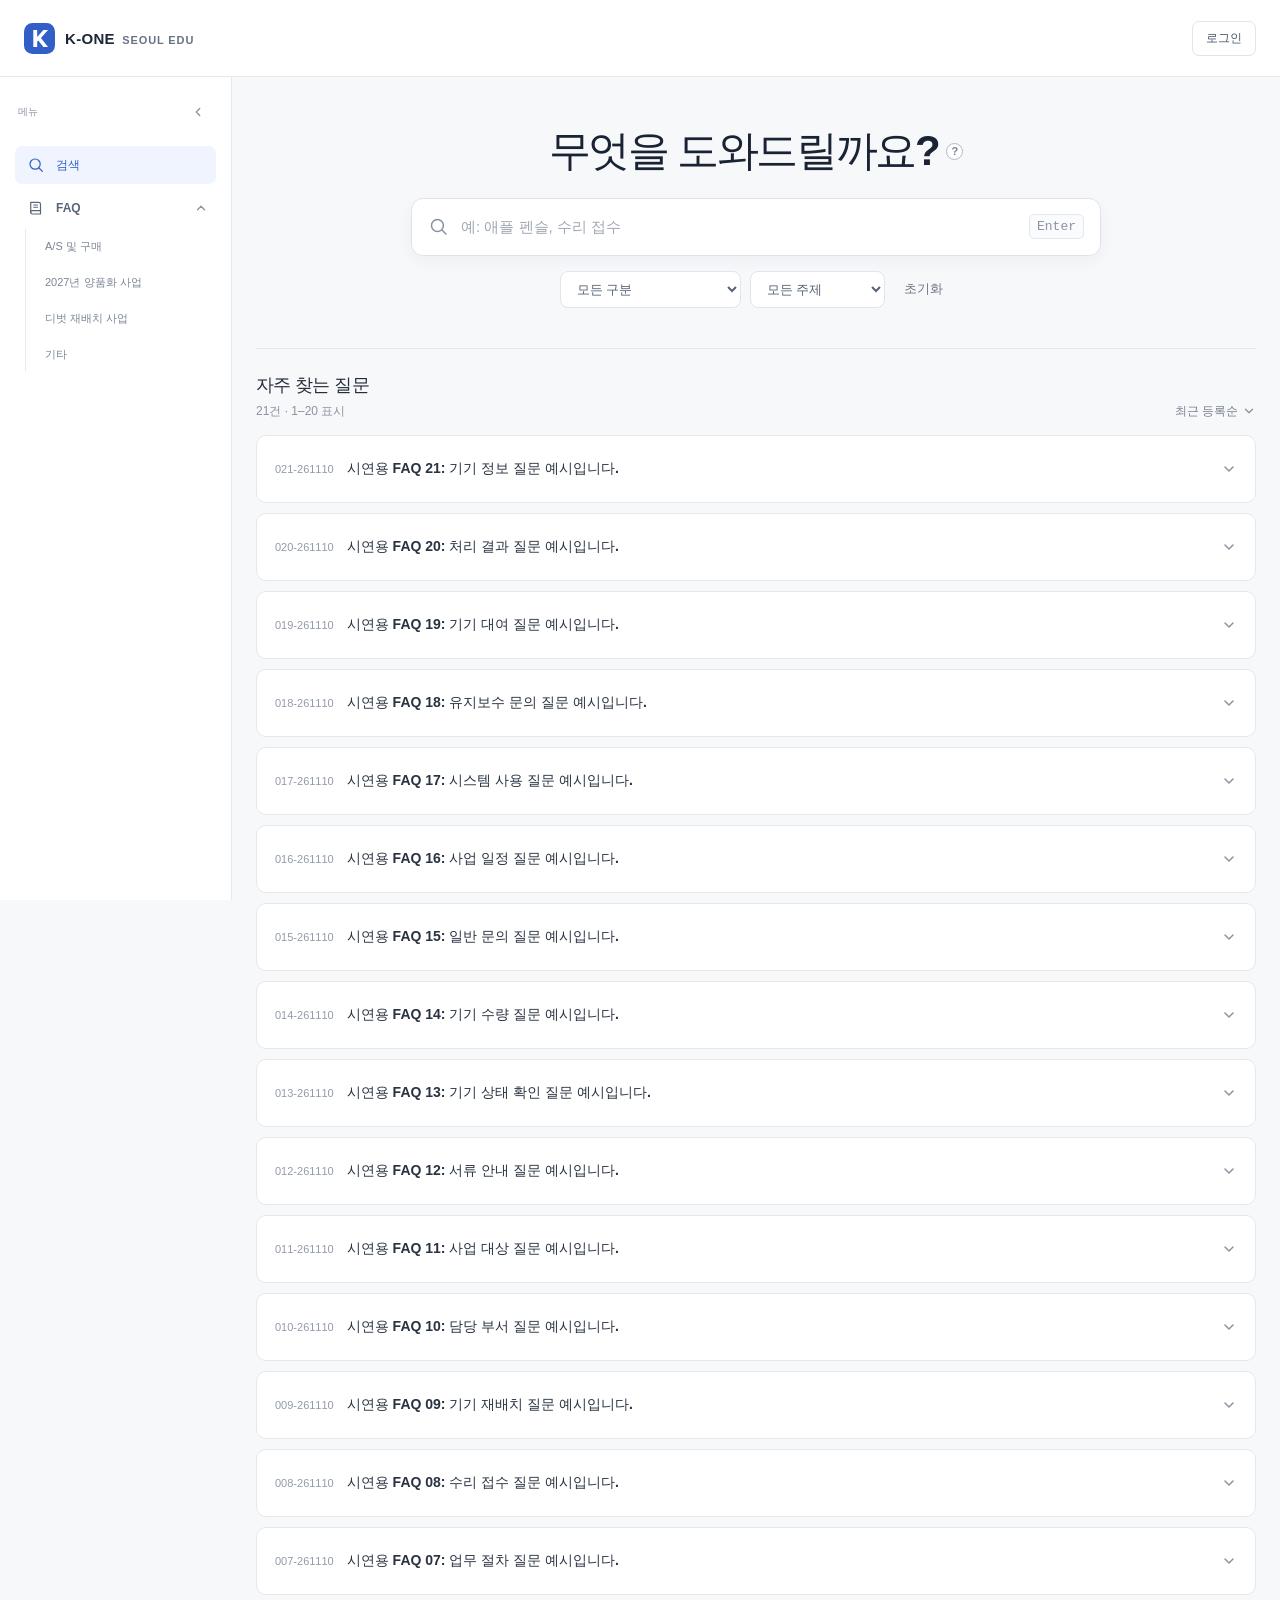
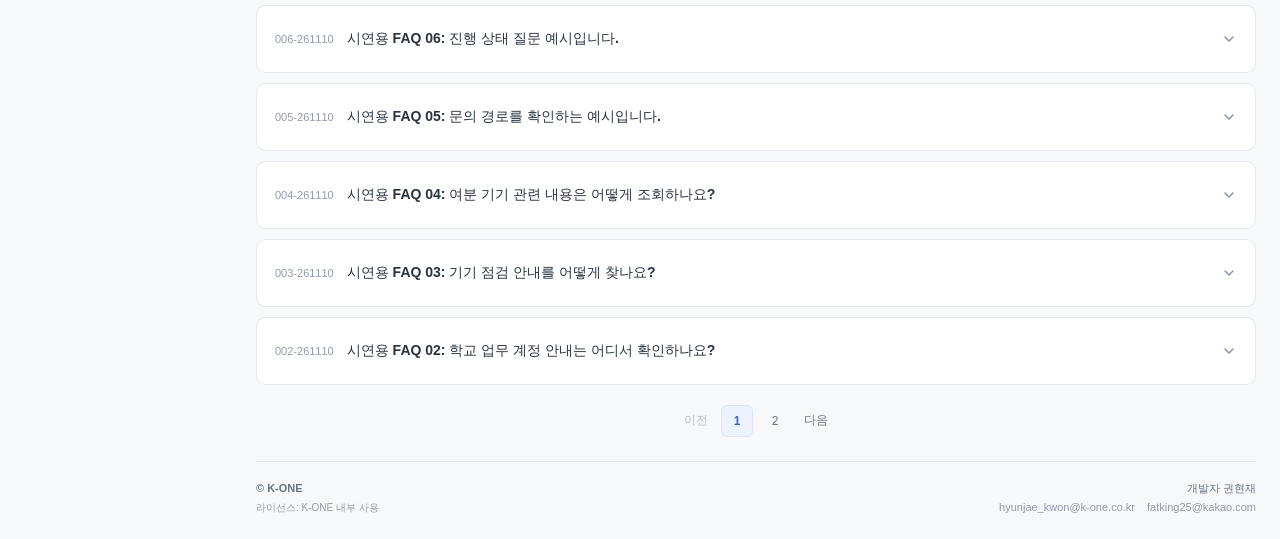
==== commit 4f5b2ad5: "feat: update ui" ====
--- a/faq-search-site/index.html
+++ b/faq-search-site/index.html
@@ -7,7 +7,7 @@
     <title>FAQ 검색 | K-ONE SeoulEdu</title>
     <link rel="stylesheet" href="assets/css/common.css">
     <link rel="stylesheet" href="assets/css/style.css">
-    <script type="module" src="assets/js/components.js"></script>
+    <script type="module" src="assets/js/components.js?v=3"></script>
     <script type="module" src="assets/js/app.js"></script>
   </head>
   <body data-section="search">
@@ -18,7 +18,6 @@
         <div class="page-shell">
           <main>
         <section class="hero" aria-labelledby="page-title">
-          <p class="eyebrow">빠르게 찾고, 정확하게 안내하세요</p>
           <div class="hero-title-row">
             <h1 id="page-title">무엇을 도와드릴까요?</h1>
             <details class="help-tip">
--- a/faq-search-site/assets/css/common.css
+++ b/faq-search-site/assets/css/common.css
@@ -50,17 +50,36 @@
 .help-tip-content { position: absolute; z-index: 10; right: 0; bottom: calc(100% + 8px); display: none; width: max-content; max-width: min(270px, calc(100vw - 40px)); padding: 10px 12px; border: 1px solid #dce2eb; border-radius: 8px; color: #465366; background: #fff; box-shadow: 0 8px 24px #24365320; font-size: 11px; font-weight: 400; line-height: 1.6; text-align: left; white-space: normal; }
 .help-tip:hover > .help-tip-content, .help-tip:focus-within > .help-tip-content { display: block; }
 .section-title-with-help { display: inline-flex; align-items: center; gap: 8px; }
-.faq-workspace { display: grid; min-height: calc(100vh - 77px); grid-template-columns: 232px minmax(0, 1fr); }
-.faq-sidebar { position: sticky; top: 0; min-width: 0; height: calc(100vh - 77px); overflow-y: auto; padding: 28px 15px; border-right: 1px solid var(--line); background: #fff; }
+.faq-workspace { display: grid; min-height: calc(100vh - 77px); grid-template-columns: 232px minmax(0, 1fr); transition: grid-template-columns .18s ease; }
+.faq-workspace.is-sidebar-collapsed { grid-template-columns: 68px minmax(0, 1fr); }
+.faq-sidebar { position: sticky; top: 0; min-width: 0; height: calc(100vh - 77px); overflow-y: auto; padding: 18px 15px; border-right: 1px solid var(--line); background: #fff; }
+.faq-sidebar-header { display: flex; min-height: 34px; align-items: center; justify-content: space-between; margin: 0 3px 17px; }
+.faq-sidebar-heading { color: #8993a2; font-size: 10px; font-weight: 700; letter-spacing: .04em; }
+.faq-sidebar-toggle, .faq-category-toggle { display: grid; width: 30px; height: 30px; flex: none; place-items: center; padding: 0; border: 1px solid transparent; border-radius: 6px; color: #778395; background: transparent; }
+.faq-sidebar-toggle:hover, .faq-category-toggle:hover { border-color: #e5e9f0; color: var(--blue); background: #f7f9fc; }
+.sidebar-collapse-icon, .faq-category-toggle img { transition: transform .18s ease; }
+.sidebar-collapse-icon { transform: rotate(90deg); }
+.faq-workspace.is-sidebar-collapsed .sidebar-collapse-icon { transform: rotate(-90deg); }
+.faq-category-toggle[aria-expanded="true"] img { transform: rotate(180deg); }
 .faq-sidebar-nav, .faq-nav-main, .faq-nav-group { min-width: 0; }
 .faq-nav-main { display: flex; flex-direction: column; gap: 5px; }
 .faq-nav-group { display: flex; flex-direction: column; }
-.faq-nav-link, .faq-nav-submenu a { display: flex; min-height: 38px; align-items: center; padding: 0 12px; border-radius: 7px; color: #596678; font-size: 12px; text-decoration: none; }
+.faq-nav-row { display: grid; min-width: 0; grid-template-columns: minmax(0, 1fr) 30px; align-items: center; gap: 2px; }
+.faq-nav-link, .faq-nav-submenu a { display: flex; min-width: 0; min-height: 38px; align-items: center; gap: 11px; padding: 0 12px; border-radius: 7px; color: #596678; font-size: 12px; text-decoration: none; }
 .faq-nav-link { font-weight: 650; }
+.faq-nav-root-label { display: inline; }
 .faq-nav-link:hover, .faq-nav-submenu a:hover { color: var(--blue); background: #f5f7fb; }
 .faq-nav-link[aria-current="page"], .faq-nav-submenu a[aria-current="page"] { color: #315fc7; background: #eff4ff; font-weight: 700; }
+.faq-nav-icon { display: block; width: 18px; height: 18px; flex: none; fill: none; stroke: currentColor; stroke-width: 1.6; stroke-linecap: round; stroke-linejoin: round; }
 .faq-nav-submenu { display: flex; flex-direction: column; gap: 2px; margin: 2px 0 5px 10px; padding-left: 9px; border-left: 1px solid #e7ebf1; }
 .faq-nav-submenu a { min-height: 34px; padding-left: 10px; color: #7a8595; font-size: 11px; }
+.faq-nav-submenu[hidden] { display: none; }
+.faq-workspace.is-sidebar-collapsed .faq-sidebar { padding-right: 8px; padding-left: 8px; }
+.faq-workspace.is-sidebar-collapsed .faq-sidebar-header { justify-content: center; margin-right: 0; margin-left: 0; }
+.faq-workspace.is-sidebar-collapsed .faq-sidebar-heading, .faq-workspace.is-sidebar-collapsed .faq-nav-label, .faq-workspace.is-sidebar-collapsed .faq-nav-root-label { display: none; }
+.faq-workspace.is-sidebar-collapsed .faq-nav-link { justify-content: center; padding-right: 0; padding-left: 0; }
+.faq-workspace.is-sidebar-collapsed .faq-nav-row { grid-template-columns: minmax(0, 1fr) 26px; gap: 0; }
+.faq-workspace.is-sidebar-collapsed .faq-category-toggle { width: 26px; }
 .faq-content { display: flex; min-width: 0; flex-direction: column; }
 .faq-content > .page-shell, .faq-content > main { flex: 1; }
 :focus-visible { outline: 3px solid #3566d677; outline-offset: 2px; }
@@ -75,10 +94,17 @@
 }
 
 @media (max-width: 760px) {
-  .faq-workspace { grid-template-columns: minmax(0, 1fr); }
+  .faq-workspace, .faq-workspace.is-sidebar-collapsed { grid-template-columns: minmax(0, 1fr); transition: none; }
   .faq-sidebar { position: static; height: auto; overflow-x: auto; overflow-y: hidden; padding: 8px 16px; border-right: 0; border-bottom: 1px solid var(--line); }
+  .faq-sidebar-header { display: none; }
   .faq-nav-main { width: max-content; flex-direction: row; align-items: center; gap: 7px; }
   .faq-nav-group { flex-direction: row; align-items: center; gap: 2px; }
+  .faq-nav-row { display: flex; gap: 2px; }
   .faq-nav-link, .faq-nav-submenu a { min-height: 34px; padding: 0 10px; white-space: nowrap; }
+  .faq-workspace.is-sidebar-collapsed .faq-sidebar { padding-right: 16px; padding-left: 16px; }
+  .faq-workspace.is-sidebar-collapsed .faq-sidebar-heading, .faq-workspace.is-sidebar-collapsed .faq-nav-label, .faq-workspace.is-sidebar-collapsed .faq-nav-root-label { display: inline; }
+  .faq-workspace.is-sidebar-collapsed .faq-nav-link { justify-content: flex-start; padding: 0 10px; }
+  .faq-workspace.is-sidebar-collapsed .faq-nav-row { grid-template-columns: none; }
+  .faq-workspace.is-sidebar-collapsed .faq-category-toggle { width: 30px; }
   .faq-nav-submenu { flex-direction: row; gap: 2px; margin: 0; padding: 0 0 0 7px; border-top: 0; border-bottom: 0; border-left: 1px solid #e7ebf1; }
 }
--- a/faq-search-site/assets/css/style.css
+++ b/faq-search-site/assets/css/style.css
@@ -1,7 +1,6 @@
 /* FAQ 검색 사이트의 반응형 화면과 접근성 스타일을 담당합니다. */
 .page-shell { width: min(100% - 48px, 1056px); margin: 0 auto; }
 .hero { padding: 48px 0 40px; text-align: center; }
-.eyebrow { margin: 0 0 14px; color: var(--blue); font-size: 13px; font-weight: 700; letter-spacing: .015em; }
 h1 { margin: 0; color: #192333; font-size: clamp(30px, 4vw, 42px); letter-spacing: -.055em; line-height: 1.25; }
 .hero-title-row { display: flex; align-items: center; gap: 8px; margin-bottom: 20px; }
 .hero-title-row { justify-content: center; }
@@ -38,7 +37,10 @@
 .faq-answer th, .faq-answer td { padding: 7px 10px; border: 1px solid var(--line); }
 .faq-answer th { background: #f7f8fa; }
 .faq-answer a { color: var(--blue); text-underline-offset: 2px; }
-.copy-button { margin-top: 13px; padding: 7px 10px; border: 1px solid #e1e5ea; border-radius: 6px; color: #5c6878; background: white; font-size: 12px; }
+.faq-answer-toolbar { display: flex; min-height: 28px; align-items: center; justify-content: flex-end; gap: 8px; margin: 0 0 8px; }
+.copy-button { display: inline-flex; min-height: 28px; align-items: center; gap: 5px; padding: 4px 8px; border: 1px solid #e1e5ea; border-radius: 6px; color: #5c6878; background: white; font-size: 11px; line-height: 1; }
+.copy-icon { display: block; width: 14px; height: 14px; flex: none; }
+.copy-status { max-width: min(260px, 70%); color: #758195; font-size: 10px; line-height: 1.4; text-align: right; }
 .copy-button:hover { border-color: #aebfe8; color: var(--blue); }
 .empty-state { display: grid; min-height: 155px; place-content: center; justify-items: center; padding: 22px; border: 1px dashed #dfe3e9; border-radius: 10px; color: #707b8a; background: #fff; text-align: center; }
 .empty-state strong { margin-bottom: 6px; color: #394454; font-size: 15px; }
